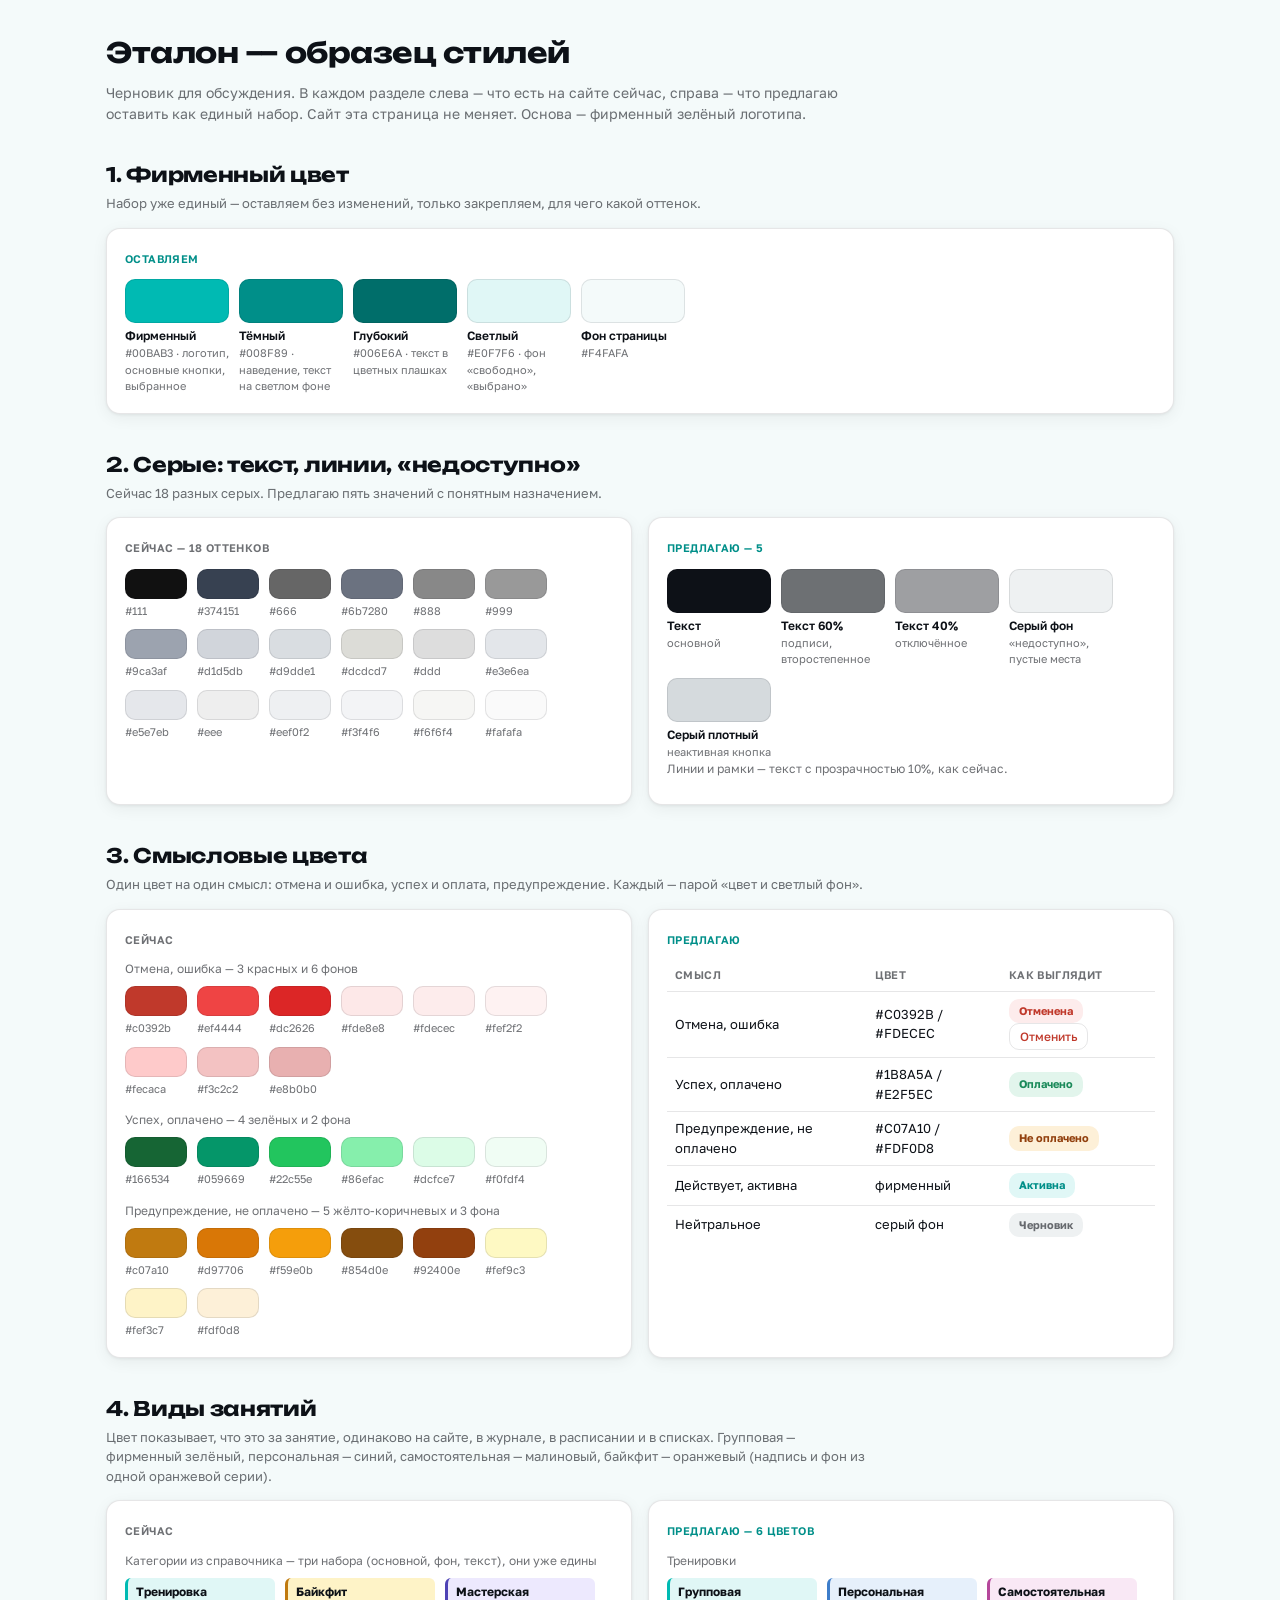
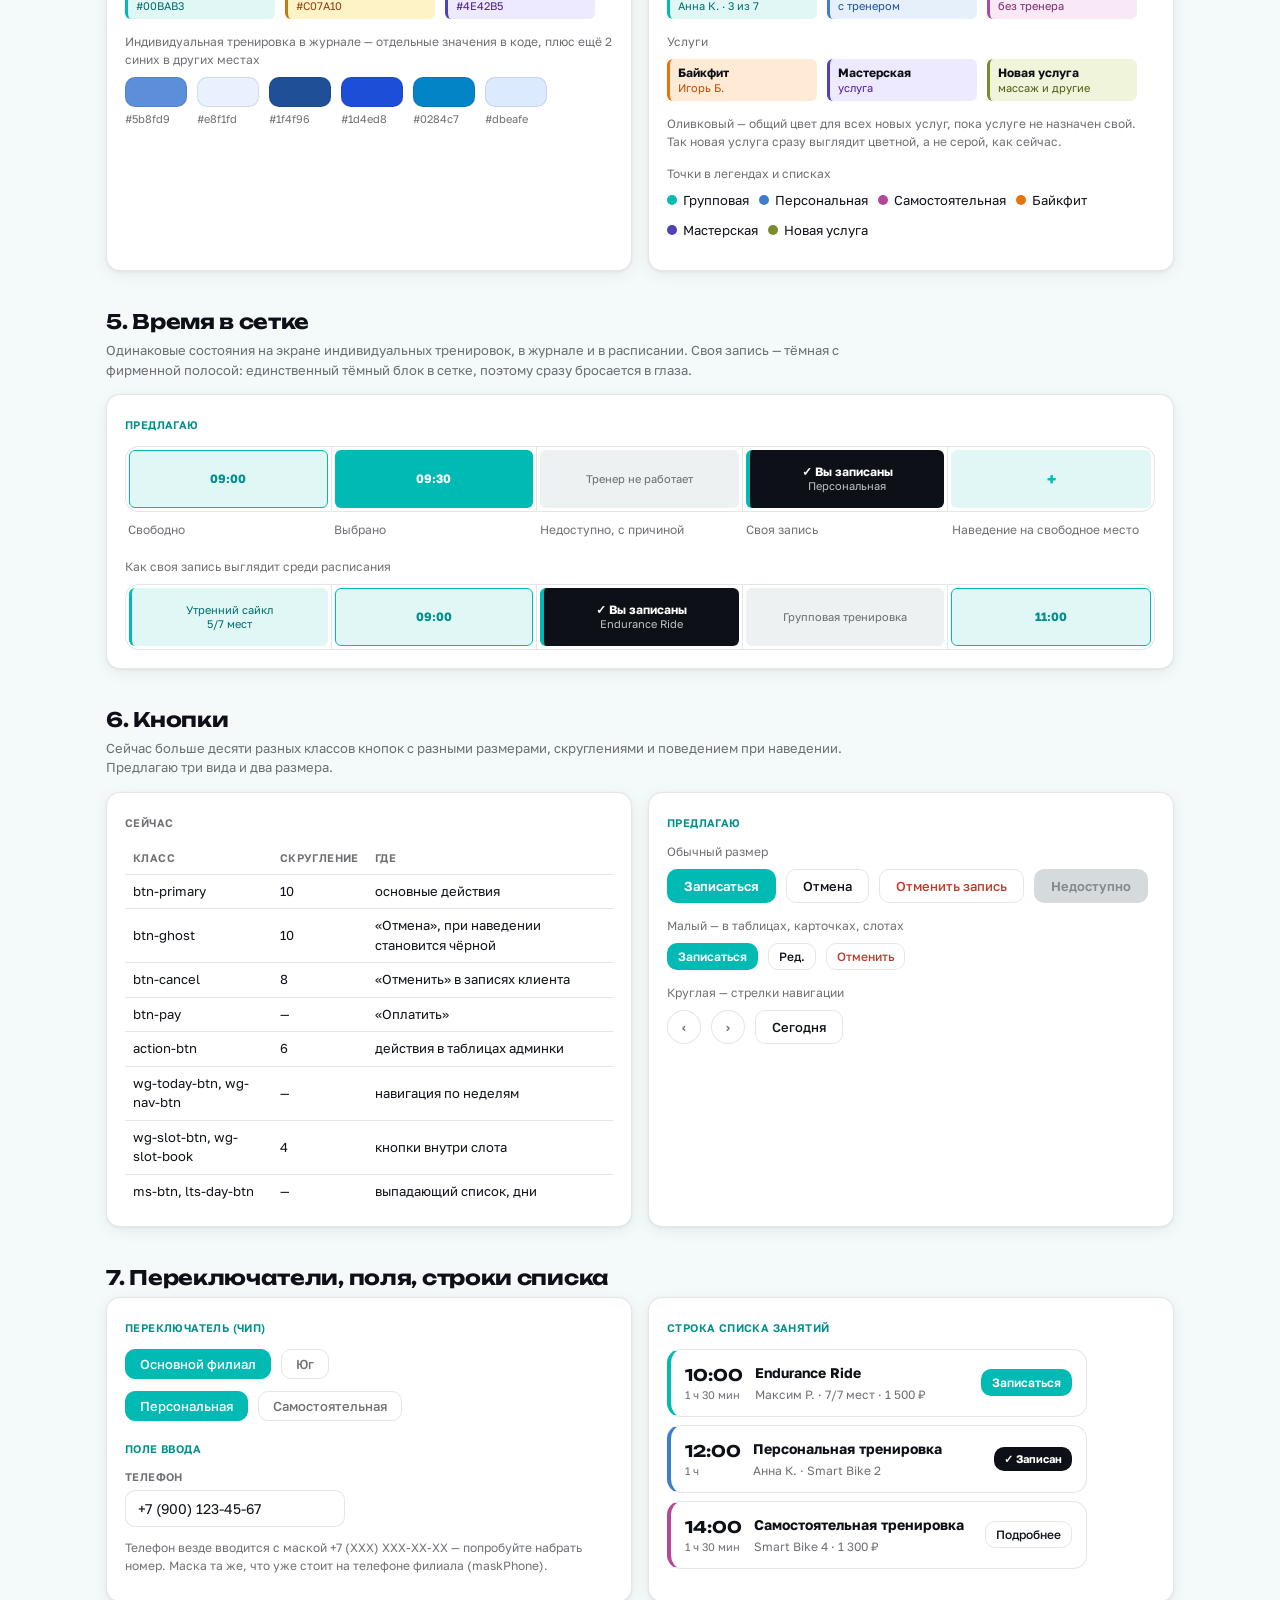
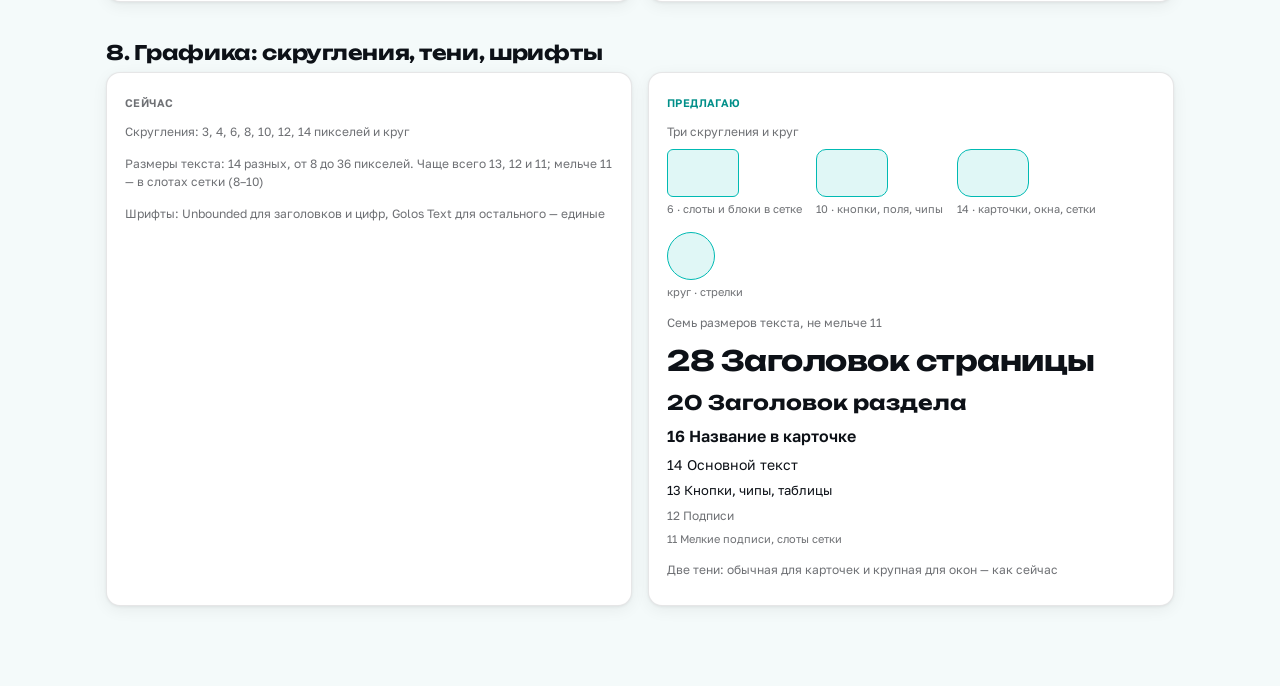
==== styleguide.html @ 2bb5c69c "14. [Унификация стилей]" ====
<!DOCTYPE html>
<html lang="ru">

<head>
  <meta charset="UTF-8">
  <meta name="viewport" content="width=device-width, initial-scale=1">
  <title>Эталон — образец стилей</title>
  <!-- Страница-образец для обсуждения единых стилей. На сайт не влияет: свои стили, ничего из css/ не подключает.
       Слева в каждом разделе — что есть сейчас (значения собраны из css/ и js/), справа — предложение. -->
  <link rel="preconnect" href="https://fonts.googleapis.com">
  <link rel="preconnect" href="https://fonts.gstatic.com" crossorigin>
  <link
    href="https://fonts.googleapis.com/css2?family=Unbounded:wght@300;400;600;700&family=Golos+Text:wght@400;500;600&display=swap"
    rel="stylesheet">
  <style>
    /* ══ ПРЕДЛАГАЕМЫЕ ПЕРЕМЕННЫЕ ══ */
    :root {
      /* Фирменный зелёный (цвет логотипа) и его оттенки — без изменений */
      --brand: #00BAB3;
      --brand-dark: #008F89;
      --brand-ink: #006E6A;
      --brand-bg: #E0F7F6;

      /* Текст и поверхности */
      --ink: #0d1117;
      --ink-60: rgba(13, 17, 23, .6);
      --ink-40: rgba(13, 17, 23, .4);
      --page: #F4FAFA;
      --card: #ffffff;
      --line: rgba(13, 17, 23, .1);
      --muted-bg: #EEF1F2;
      --muted-strong: #D5DADD;

      /* Смысловые цвета: основной / фон / текст на фоне */
      --danger: #C0392B;
      --danger-bg: #FDECEC;
      --success: #1B8A5A;
      --success-bg: #E2F5EC;
      --warning: #C07A10;
      --warning-bg: #FDF0D8;
      --warning-ink: #92400E;

      /* Виды занятий */
      --kind-group: #00BAB3;
      --kind-group-bg: #E0F7F6;
      --kind-group-ink: #006E6A;
      --kind-personal: #3D7DCA;
      --kind-personal-bg: #E6F0FB;
      --kind-personal-ink: #1F4F96;
      --kind-free: #B5479B;
      --kind-free-bg: #F9E8F5;
      --kind-free-ink: #7A2A67;
      --kind-bikefit: #E8730C;
      --kind-bikefit-bg: #FFEAD5;
      --kind-bikefit-ink: #B84E00;
      --kind-workshop: #4E42B5;
      --kind-workshop-bg: #EDE9FE;
      --kind-workshop-ink: #4C1D95;
      --kind-other: #7A8B2E;
      --kind-other-bg: #F0F4DA;
      --kind-other-ink: #4F5B14;

      /* Своя запись клиента — тёмная, чтобы не сливалась с расписанием */
      --mine: #0d1117;

      /* Графика */
      --r-sm: 6px;
      --r-md: 10px;
      --r-lg: 14px;
      --shadow: 0 1px 3px rgba(0, 0, 0, .06), 0 4px 16px rgba(0, 0, 0, .06);
      --shadow-lg: 0 8px 32px rgba(0, 0, 0, .12);
      --font-display: 'Unbounded', sans-serif;
      --font-body: 'Golos Text', sans-serif;
    }

    * { box-sizing: border-box; margin: 0; padding: 0; }
    body { font-family: var(--font-body); font-size: 14px; line-height: 1.5; color: var(--ink); background: var(--page); }
    .wrap { max-width: 1100px; margin: 0 auto; padding: 32px 16px 80px; }
    h1 { font-family: var(--font-display); font-size: 28px; font-weight: 700; letter-spacing: -.5px; }
    .lead { margin: 8px 0 28px; color: var(--ink-60); max-width: 760px; }
    section { margin-top: 36px; }
    h2 { font-family: var(--font-display); font-size: 20px; font-weight: 700; letter-spacing: -.3px; margin-bottom: 4px; }
    .note { color: var(--ink-60); font-size: 13px; margin-bottom: 14px; max-width: 760px; }
    .cols { display: grid; grid-template-columns: repeat(auto-fit, minmax(300px, 1fr)); gap: 16px; }
    .box { background: var(--card); border: 1px solid var(--line); border-radius: var(--r-lg); padding: 18px; box-shadow: var(--shadow); }
    .tag { display: inline-block; font-size: 11px; font-weight: 600; text-transform: uppercase; letter-spacing: .4px; color: var(--ink-60); margin-bottom: 12px; }
    .tag.new { color: var(--brand-dark); }
    .sw { display: flex; flex-wrap: wrap; gap: 10px; }
    .sw div { width: 104px; font-size: 11px; color: var(--ink-60); }
    .sw i { display: block; height: 44px; border-radius: var(--r-md); border: 1px solid var(--line); margin-bottom: 4px; }
    .sw b { display: block; font-size: 12px; font-weight: 600; color: var(--ink); }
    .sw.sm div { width: 62px; }
    .sw.sm i { height: 30px; }
    .row { display: flex; flex-wrap: wrap; gap: 10px; align-items: center; margin-bottom: 12px; }
    .cap { font-size: 12px; color: var(--ink-60); margin: 14px 0 8px; }
    .cap:first-of-type { margin-top: 0; }
    table { width: 100%; border-collapse: collapse; font-size: 13px; }
    td, th { text-align: left; padding: 7px 8px; border-top: 1px solid var(--line); vertical-align: middle; }
    th { font-size: 11px; font-weight: 600; text-transform: uppercase; letter-spacing: .4px; color: var(--ink-60); border-top: none; }

    /* ══ ОБРАЗЦЫ КОМПОНЕНТОВ (в предлагаемых стилях) ══ */
    .btn { font-family: var(--font-body); font-size: 13px; font-weight: 600; padding: 8px 16px; border-radius: var(--r-md); border: 1px solid transparent; cursor: pointer; transition: background .15s, color .15s, border-color .15s; }
    .btn-primary { background: var(--brand); color: #fff; }
    .btn-primary:hover { background: var(--brand-dark); }
    .btn-secondary { background: transparent; border-color: var(--line); color: var(--ink); font-weight: 500; }
    .btn-secondary:hover { border-color: var(--brand); color: var(--brand-dark); }
    .btn-danger { background: transparent; border-color: var(--line); color: var(--danger); font-weight: 500; }
    .btn-danger:hover { border-color: var(--danger); background: var(--danger-bg); }
    .btn:disabled { background: var(--muted-strong); color: var(--ink-40); border-color: transparent; cursor: not-allowed; }
    .btn-sm { font-size: 12px; padding: 5px 10px; }
    .btn-round { width: 34px; height: 34px; padding: 0; border-radius: 50%; background: #fff; border-color: var(--line); color: var(--ink-60); }
    .btn-round:hover { border-color: var(--brand); color: var(--brand); }

    .chip { font-family: var(--font-body); font-size: 13px; font-weight: 500; padding: 6px 14px; border-radius: var(--r-md); border: 1px solid var(--line); background: transparent; color: var(--ink-60); cursor: pointer; }
    .chip:hover { border-color: var(--brand); color: var(--brand-dark); }
    .chip.active { background: var(--brand); border-color: var(--brand); color: #fff; }

    .input { font-family: var(--font-body); font-size: 14px; padding: 9px 12px; border-radius: var(--r-md); border: 1px solid var(--line); background: #fff; color: var(--ink); width: 220px; }
    .input:focus { outline: none; border-color: var(--brand); box-shadow: 0 0 0 3px var(--brand-bg); }
    .label { display: block; font-size: 11px; font-weight: 600; text-transform: uppercase; letter-spacing: .4px; color: var(--ink-60); margin-bottom: 4px; }

    .badge { display: inline-block; font-size: 11px; font-weight: 700; padding: 4px 10px; border-radius: var(--r-md); }
    .badge-ok { background: var(--brand-bg); color: var(--brand-dark); }
    .badge-danger { background: var(--danger-bg); color: var(--danger); }
    .badge-success { background: var(--success-bg); color: var(--success); }
    .badge-warning { background: var(--warning-bg); color: var(--warning-ink); }
    .badge-muted { background: var(--muted-bg); color: var(--ink-60); }

    /* Вид занятия: один класс задаёт три цвета */
    .k-group { --k: var(--kind-group); --k-bg: var(--kind-group-bg); --k-ink: var(--kind-group-ink); }
    .k-personal { --k: var(--kind-personal); --k-bg: var(--kind-personal-bg); --k-ink: var(--kind-personal-ink); }
    .k-free { --k: var(--kind-free); --k-bg: var(--kind-free-bg); --k-ink: var(--kind-free-ink); }
    .k-bikefit { --k: var(--kind-bikefit); --k-bg: var(--kind-bikefit-bg); --k-ink: var(--kind-bikefit-ink); }
    .k-workshop { --k: var(--kind-workshop); --k-bg: var(--kind-workshop-bg); --k-ink: var(--kind-workshop-ink); }
    .k-other { --k: var(--kind-other); --k-bg: var(--kind-other-bg); --k-ink: var(--kind-other-ink); }
    .slot { width: 150px; padding: 6px 8px; border-radius: var(--r-sm); border-left: 3px solid var(--k); background: var(--k-bg); color: var(--k-ink); font-size: 11px; line-height: 1.3; }
    .slot b { display: block; font-size: 12px; color: var(--ink); }
    .dot { display: inline-block; width: 10px; height: 10px; border-radius: 50%; background: var(--k); margin-right: 6px; }

    /* Время в сетке */
    .grid { display: grid; grid-template-columns: repeat(5, 1fr); gap: 0; border: 1px solid var(--line); border-radius: var(--r-lg); overflow: hidden; background: #fff; }
    .grid > div { height: 64px; border-right: 1px solid var(--line); padding: 3px; display: flex; align-items: stretch; }
    .grid > div:last-child { border-right: none; }
    .t { flex: 1; display: flex; align-items: center; justify-content: center; text-align: center; border-radius: var(--r-sm); font-size: 11px; line-height: 1.25; }
    .t-free { background: var(--brand-bg); border: 1px solid var(--brand); color: var(--brand-dark); font-weight: 700; font-size: 12px; }
    .t-sel { background: var(--brand); color: #fff; font-weight: 700; font-size: 12px; }
    .t-off { background: var(--muted-bg); color: var(--ink-60); }
    .t-mine { background: var(--mine); border-left: 4px solid var(--brand); color: #fff; font-weight: 700; font-size: 12px; }
    .t-mine small { display: block; font-size: 11px; font-weight: 400; opacity: .75; }
    .t-group { background: var(--kind-group-bg); border-left: 3px solid var(--kind-group); color: var(--kind-group-ink); }
    .badge-mine { background: var(--mine); color: #fff; }
    .t-plus { background: var(--brand-bg); color: var(--brand); font-size: 16px; font-weight: 700; }

    .listrow { display: flex; align-items: center; gap: 12px; padding: 12px 14px; background: #fff; border: 1px solid var(--line); border-left: 4px solid var(--k); border-radius: var(--r-lg); max-width: 420px; }
    .listrow .time { font-family: var(--font-display); font-size: 16px; font-weight: 700; }
    .listrow .time span { display: block; font-family: var(--font-body); font-size: 11px; font-weight: 400; color: var(--ink-60); }
    .listrow .info { flex: 1; }
    .listrow .info b { display: block; font-size: 14px; }
    .listrow .info span { font-size: 12px; color: var(--ink-60); }

    .rad { display: flex; gap: 14px; align-items: flex-end; flex-wrap: wrap; }
    .rad div { text-align: center; font-size: 11px; color: var(--ink-60); }
    .rad i { display: block; width: 72px; height: 48px; background: var(--brand-bg); border: 1px solid var(--brand); margin-bottom: 4px; }
    .type p { margin-bottom: 6px; }
  </style>
</head>

<body>
  <div class="wrap">
    <h1>Эталон — образец стилей</h1>
    <p class="lead">Черновик для обсуждения. В каждом разделе слева — что есть на сайте сейчас, справа — что
      предлагаю оставить как единый набор. Сайт эта страница не меняет. Основа — фирменный зелёный логотипа.</p>

    <section>
      <h2>1. Фирменный цвет</h2>
      <p class="note">Набор уже единый — оставляем без изменений, только закрепляем, для чего какой оттенок.</p>
      <div class="box">
        <span class="tag new">Оставляем</span>
        <div class="sw">
          <div><i style="background:#00BAB3"></i><b>Фирменный</b>#00BAB3 · логотип, основные кнопки, выбранное</div>
          <div><i style="background:#008F89"></i><b>Тёмный</b>#008F89 · наведение, текст на светлом фоне</div>
          <div><i style="background:#006E6A"></i><b>Глубокий</b>#006E6A · текст в цветных плашках</div>
          <div><i style="background:#E0F7F6"></i><b>Светлый</b>#E0F7F6 · фон «свободно», «выбрано»</div>
          <div><i style="background:#F4FAFA"></i><b>Фон страницы</b>#F4FAFA</div>
        </div>
      </div>
    </section>

    <section>
      <h2>2. Серые: текст, линии, «недоступно»</h2>
      <p class="note">Сейчас 18 разных серых. Предлагаю пять значений с понятным назначением.</p>
      <div class="cols">
        <div class="box">
          <span class="tag">Сейчас — 18 оттенков</span>
          <div class="sw sm">
            <div><i style="background:#111"></i>#111</div>
            <div><i style="background:#374151"></i>#374151</div>
            <div><i style="background:#666"></i>#666</div>
            <div><i style="background:#6b7280"></i>#6b7280</div>
            <div><i style="background:#888"></i>#888</div>
            <div><i style="background:#999"></i>#999</div>
            <div><i style="background:#9ca3af"></i>#9ca3af</div>
            <div><i style="background:#d1d5db"></i>#d1d5db</div>
            <div><i style="background:#d9dde1"></i>#d9dde1</div>
            <div><i style="background:#dcdcd7"></i>#dcdcd7</div>
            <div><i style="background:#ddd"></i>#ddd</div>
            <div><i style="background:#e3e6ea"></i>#e3e6ea</div>
            <div><i style="background:#e5e7eb"></i>#e5e7eb</div>
            <div><i style="background:#eee"></i>#eee</div>
            <div><i style="background:#eef0f2"></i>#eef0f2</div>
            <div><i style="background:#f3f4f6"></i>#f3f4f6</div>
            <div><i style="background:#f6f6f4"></i>#f6f6f4</div>
            <div><i style="background:#fafafa"></i>#fafafa</div>
          </div>
        </div>
        <div class="box">
          <span class="tag new">Предлагаю — 5</span>
          <div class="sw">
            <div><i style="background:#0d1117"></i><b>Текст</b>основной</div>
            <div><i style="background:rgba(13,17,23,.6)"></i><b>Текст 60%</b>подписи, второстепенное</div>
            <div><i style="background:rgba(13,17,23,.4)"></i><b>Текст 40%</b>отключённое</div>
            <div><i style="background:#EEF1F2"></i><b>Серый фон</b>«недоступно», пустые места</div>
            <div><i style="background:#D5DADD"></i><b>Серый плотный</b>неактивная кнопка</div>
          </div>
          <p class="cap">Линии и рамки — текст с прозрачностью 10%, как сейчас.</p>
        </div>
      </div>
    </section>

    <section>
      <h2>3. Смысловые цвета</h2>
      <p class="note">Один цвет на один смысл: отмена и ошибка, успех и оплата, предупреждение. Каждый — парой «цвет и
        светлый фон».</p>
      <div class="cols">
        <div class="box">
          <span class="tag">Сейчас</span>
          <p class="cap">Отмена, ошибка — 3 красных и 6 фонов</p>
          <div class="sw sm">
            <div><i style="background:#c0392b"></i>#c0392b</div>
            <div><i style="background:#ef4444"></i>#ef4444</div>
            <div><i style="background:#dc2626"></i>#dc2626</div>
            <div><i style="background:#fde8e8"></i>#fde8e8</div>
            <div><i style="background:#fdecec"></i>#fdecec</div>
            <div><i style="background:#fef2f2"></i>#fef2f2</div>
            <div><i style="background:#fecaca"></i>#fecaca</div>
            <div><i style="background:#f3c2c2"></i>#f3c2c2</div>
            <div><i style="background:#e8b0b0"></i>#e8b0b0</div>
          </div>
          <p class="cap">Успех, оплачено — 4 зелёных и 2 фона</p>
          <div class="sw sm">
            <div><i style="background:#166534"></i>#166534</div>
            <div><i style="background:#059669"></i>#059669</div>
            <div><i style="background:#22c55e"></i>#22c55e</div>
            <div><i style="background:#86efac"></i>#86efac</div>
            <div><i style="background:#dcfce7"></i>#dcfce7</div>
            <div><i style="background:#f0fdf4"></i>#f0fdf4</div>
          </div>
          <p class="cap">Предупреждение, не оплачено — 5 жёлто-коричневых и 3 фона</p>
          <div class="sw sm">
            <div><i style="background:#c07a10"></i>#c07a10</div>
            <div><i style="background:#d97706"></i>#d97706</div>
            <div><i style="background:#f59e0b"></i>#f59e0b</div>
            <div><i style="background:#854d0e"></i>#854d0e</div>
            <div><i style="background:#92400e"></i>#92400e</div>
            <div><i style="background:#fef9c3"></i>#fef9c3</div>
            <div><i style="background:#fef3c7"></i>#fef3c7</div>
            <div><i style="background:#fdf0d8"></i>#fdf0d8</div>
          </div>
        </div>
        <div class="box">
          <span class="tag new">Предлагаю</span>
          <table>
            <tr><th>Смысл</th><th>Цвет</th><th>Как выглядит</th></tr>
            <tr><td>Отмена, ошибка</td><td>#C0392B / #FDECEC</td><td><span class="badge badge-danger">Отменена</span>
                <button class="btn btn-danger btn-sm">Отменить</button></td></tr>
            <tr><td>Успех, оплачено</td><td>#1B8A5A / #E2F5EC</td><td><span class="badge badge-success">Оплачено</span></td></tr>
            <tr><td>Предупреждение, не оплачено</td><td>#C07A10 / #FDF0D8</td><td><span class="badge badge-warning">Не оплачено</span></td></tr>
            <tr><td>Действует, активна</td><td>фирменный</td><td><span class="badge badge-ok">Активна</span></td></tr>
            <tr><td>Нейтральное</td><td>серый фон</td><td><span class="badge badge-muted">Черновик</span></td></tr>
          </table>
        </div>
      </div>
    </section>

    <section>
      <h2>4. Виды занятий</h2>
      <p class="note">Цвет показывает, что это за занятие, одинаково на сайте, в журнале, в расписании и в списках.
        Групповая — фирменный зелёный, персональная — синий, самостоятельная — малиновый, байкфит — оранжевый
        (надпись и фон из одной оранжевой серии).</p>
      <div class="cols">
        <div class="box">
          <span class="tag">Сейчас</span>
          <p class="cap">Категории из справочника — три набора (основной, фон, текст), они уже едины</p>
          <div class="row">
            <div class="slot k-group"><b>Тренировка</b>#00BAB3</div>
            <div class="slot" style="--k:#C07A10;--k-bg:#FEF3C7;--k-ink:#92400E"><b>Байкфит</b>#C07A10</div>
            <div class="slot k-workshop"><b>Мастерская</b>#4E42B5</div>
          </div>
          <p class="cap">Индивидуальная тренировка в журнале — отдельные значения в коде, плюс ещё 2 синих в других
            местах</p>
          <div class="sw sm">
            <div><i style="background:#5b8fd9"></i>#5b8fd9</div>
            <div><i style="background:#e8f1fd"></i>#e8f1fd</div>
            <div><i style="background:#1f4f96"></i>#1f4f96</div>
            <div><i style="background:#1d4ed8"></i>#1d4ed8</div>
            <div><i style="background:#0284c7"></i>#0284c7</div>
            <div><i style="background:#dbeafe"></i>#dbeafe</div>
          </div>
        </div>
        <div class="box">
          <span class="tag new">Предлагаю — 6 цветов</span>
          <p class="cap">Тренировки</p>
          <div class="row">
            <div class="slot k-group"><b>Групповая</b>Анна К. · 3 из 7</div>
            <div class="slot k-personal"><b>Персональная</b>с тренером</div>
            <div class="slot k-free"><b>Самостоятельная</b>без тренера</div>
          </div>
          <p class="cap">Услуги</p>
          <div class="row">
            <div class="slot k-bikefit"><b>Байкфит</b>Игорь Б.</div>
            <div class="slot k-workshop"><b>Мастерская</b>услуга</div>
            <div class="slot k-other"><b>Новая услуга</b>массаж и другие</div>
          </div>
          <p class="cap">Оливковый — общий цвет для всех новых услуг, пока услуге не назначен свой. Так новая услуга
            сразу выглядит цветной, а не серой, как сейчас.</p>
          <p class="cap">Точки в легендах и списках</p>
          <div class="row" style="font-size:13px">
            <span class="k-group"><i class="dot"></i>Групповая</span>
            <span class="k-personal"><i class="dot"></i>Персональная</span>
            <span class="k-free"><i class="dot"></i>Самостоятельная</span>
            <span class="k-bikefit"><i class="dot"></i>Байкфит</span>
            <span class="k-workshop"><i class="dot"></i>Мастерская</span>
            <span class="k-other"><i class="dot"></i>Новая услуга</span>
          </div>
        </div>
      </div>
    </section>

    <section>
      <h2>5. Время в сетке</h2>
      <p class="note">Одинаковые состояния на экране индивидуальных тренировок, в журнале и в расписании.
        Своя запись — тёмная с фирменной полосой: единственный тёмный блок в сетке, поэтому сразу бросается в глаза.</p>
      <div class="box">
        <span class="tag new">Предлагаю</span>
        <div class="grid">
          <div><div class="t t-free">09:00</div></div>
          <div><div class="t t-sel">09:30</div></div>
          <div><div class="t t-off">Тренер не работает</div></div>
          <div><div class="t t-mine"><span>✓ Вы записаны<small>Персональная</small></span></div></div>
          <div><div class="t t-plus">+</div></div>
        </div>
        <div class="grid" style="border:none;background:none;margin-top:6px;font-size:12px;color:var(--ink-60)">
          <div style="height:auto;border:none">Свободно</div>
          <div style="height:auto;border:none">Выбрано</div>
          <div style="height:auto;border:none">Недоступно, с причиной</div>
          <div style="height:auto;border:none">Своя запись</div>
          <div style="height:auto;border:none">Наведение на свободное место</div>
        </div>
        <p class="cap" style="margin-top:16px">Как своя запись выглядит среди расписания</p>
        <div class="grid">
          <div><div class="t t-group">Утренний сайкл<br>5/7 мест</div></div>
          <div><div class="t t-free">09:00</div></div>
          <div><div class="t t-mine"><span>✓ Вы записаны<small>Endurance Ride</small></span></div></div>
          <div><div class="t t-off">Групповая тренировка</div></div>
          <div><div class="t t-free">11:00</div></div>
        </div>
      </div>
    </section>

    <section>
      <h2>6. Кнопки</h2>
      <p class="note">Сейчас больше десяти разных классов кнопок с разными размерами, скруглениями и поведением при наведении.
        Предлагаю три вида и два размера.</p>
      <div class="cols">
        <div class="box">
          <span class="tag">Сейчас</span>
          <table>
            <tr><th>Класс</th><th>Скругление</th><th>Где</th></tr>
            <tr><td>btn-primary</td><td>10</td><td>основные действия</td></tr>
            <tr><td>btn-ghost</td><td>10</td><td>«Отмена», при наведении становится чёрной</td></tr>
            <tr><td>btn-cancel</td><td>8</td><td>«Отменить» в записях клиента</td></tr>
            <tr><td>btn-pay</td><td>—</td><td>«Оплатить»</td></tr>
            <tr><td>action-btn</td><td>6</td><td>действия в таблицах админки</td></tr>
            <tr><td>wg-today-btn, wg-nav-btn</td><td>—</td><td>навигация по неделям</td></tr>
            <tr><td>wg-slot-btn, wg-slot-book</td><td>4</td><td>кнопки внутри слота</td></tr>
            <tr><td>ms-btn, lts-day-btn</td><td>—</td><td>выпадающий список, дни</td></tr>
          </table>
        </div>
        <div class="box">
          <span class="tag new">Предлагаю</span>
          <p class="cap">Обычный размер</p>
          <div class="row">
            <button class="btn btn-primary">Записаться</button>
            <button class="btn btn-secondary">Отмена</button>
            <button class="btn btn-danger">Отменить запись</button>
            <button class="btn btn-primary" disabled>Недоступно</button>
          </div>
          <p class="cap">Малый — в таблицах, карточках, слотах</p>
          <div class="row">
            <button class="btn btn-primary btn-sm">Записаться</button>
            <button class="btn btn-secondary btn-sm">Ред.</button>
            <button class="btn btn-danger btn-sm">Отменить</button>
          </div>
          <p class="cap">Круглая — стрелки навигации</p>
          <div class="row">
            <button class="btn btn-round">‹</button>
            <button class="btn btn-round">›</button>
            <button class="btn btn-secondary">Сегодня</button>
          </div>
        </div>
      </div>
    </section>

    <section>
      <h2>7. Переключатели, поля, строки списка</h2>
      <div class="cols">
        <div class="box">
          <span class="tag new">Переключатель (чип)</span>
          <div class="row">
            <button class="chip active">Основной филиал</button>
            <button class="chip">Юг</button>
          </div>
          <div class="row">
            <button class="chip active">Персональная</button>
            <button class="chip">Самостоятельная</button>
          </div>
          <span class="tag new" style="margin-top:8px">Поле ввода</span>
          <div class="row">
            <div><label class="label">Телефон</label><input class="input" id="sg-phone" type="tel" inputmode="tel" maxlength="18"
                value="+7 (900) 123-45-67" oninput="this.value=sgMaskPhone(this.value)"></div>
          </div>
          <p class="cap">Телефон везде вводится с маской +7 (XXX) XXX-XX-XX — попробуйте набрать номер. Маска та же,
            что уже стоит на телефоне филиала (maskPhone).</p>
        </div>
        <div class="box">
          <span class="tag new">Строка списка занятий</span>
          <div class="listrow k-group" style="margin-bottom:8px">
            <div class="time">10:00<span>1 ч 30 мин</span></div>
            <div class="info"><b>Endurance Ride</b><span>Максим Р. · 7/7 мест · 1 500 ₽</span></div>
            <button class="btn btn-primary btn-sm">Записаться</button>
          </div>
          <div class="listrow k-personal" style="margin-bottom:8px">
            <div class="time">12:00<span>1 ч</span></div>
            <div class="info"><b>Персональная тренировка</b><span>Анна К. · Smart Bike 2</span></div>
            <span class="badge badge-mine">✓ Записан</span>
          </div>
          <div class="listrow k-free">
            <div class="time">14:00<span>1 ч 30 мин</span></div>
            <div class="info"><b>Самостоятельная тренировка</b><span>Smart Bike 4 · 1 300 ₽</span></div>
            <button class="btn btn-secondary btn-sm">Подробнее</button>
          </div>
        </div>
      </div>
    </section>

    <section>
      <h2>8. Графика: скругления, тени, шрифты</h2>
      <div class="cols">
        <div class="box">
          <span class="tag">Сейчас</span>
          <p class="cap">Скругления: 3, 4, 6, 8, 10, 12, 14 пикселей и круг</p>
          <p class="cap">Размеры текста: 14 разных, от 8 до 36 пикселей. Чаще всего 13, 12 и 11; мельче 11 — в слотах
            сетки (8–10)</p>
          <p class="cap">Шрифты: Unbounded для заголовков и цифр, Golos Text для остального — единые</p>
        </div>
        <div class="box">
          <span class="tag new">Предлагаю</span>
          <p class="cap">Три скругления и круг</p>
          <div class="rad">
            <div><i style="border-radius:6px"></i>6 · слоты и блоки в сетке</div>
            <div><i style="border-radius:10px"></i>10 · кнопки, поля, чипы</div>
            <div><i style="border-radius:14px"></i>14 · карточки, окна, сетки</div>
            <div><i style="border-radius:50%;width:48px"></i>круг · стрелки</div>
          </div>
          <p class="cap">Семь размеров текста, не мельче 11</p>
          <div class="type">
            <p style="font-family:var(--font-display);font-size:28px;font-weight:700;letter-spacing:-.5px">28 Заголовок страницы</p>
            <p style="font-family:var(--font-display);font-size:20px;font-weight:700">20 Заголовок раздела</p>
            <p style="font-size:16px;font-weight:600">16 Название в карточке</p>
            <p style="font-size:14px">14 Основной текст</p>
            <p style="font-size:13px">13 Кнопки, чипы, таблицы</p>
            <p style="font-size:12px;color:var(--ink-60)">12 Подписи</p>
            <p style="font-size:11px;color:var(--ink-60)">11 Мелкие подписи, слоты сетки</p>
          </div>
          <p class="cap">Две тени: обычная для карточек и крупная для окон — как сейчас</p>
        </div>
      </div>
    </section>
  </div>
  <script>
    // Та же маска, что maskPhone в js/admin/settings.js: +7 (XXX) XXX-XX-XX
    function sgMaskPhone(v) {
      let d = (v || '').replace(/\D/g, '');
      if (!d) return '';
      if (d[0] === '8') d = '7' + d.slice(1);
      if (d[0] !== '7') d = '7' + d;
      d = d.slice(0, 11);
      const rest = d.slice(1);
      let r = '+7';
      if (rest.length > 0) r += ' (' + rest.slice(0, 3);
      if (rest.length >= 3) r += ')';
      if (rest.length > 3) r += ' ' + rest.slice(3, 6);
      if (rest.length > 6) r += '-' + rest.slice(6, 8);
      if (rest.length > 8) r += '-' + rest.slice(8, 10);
      return r;
    }
  </script>
</body>

</html>
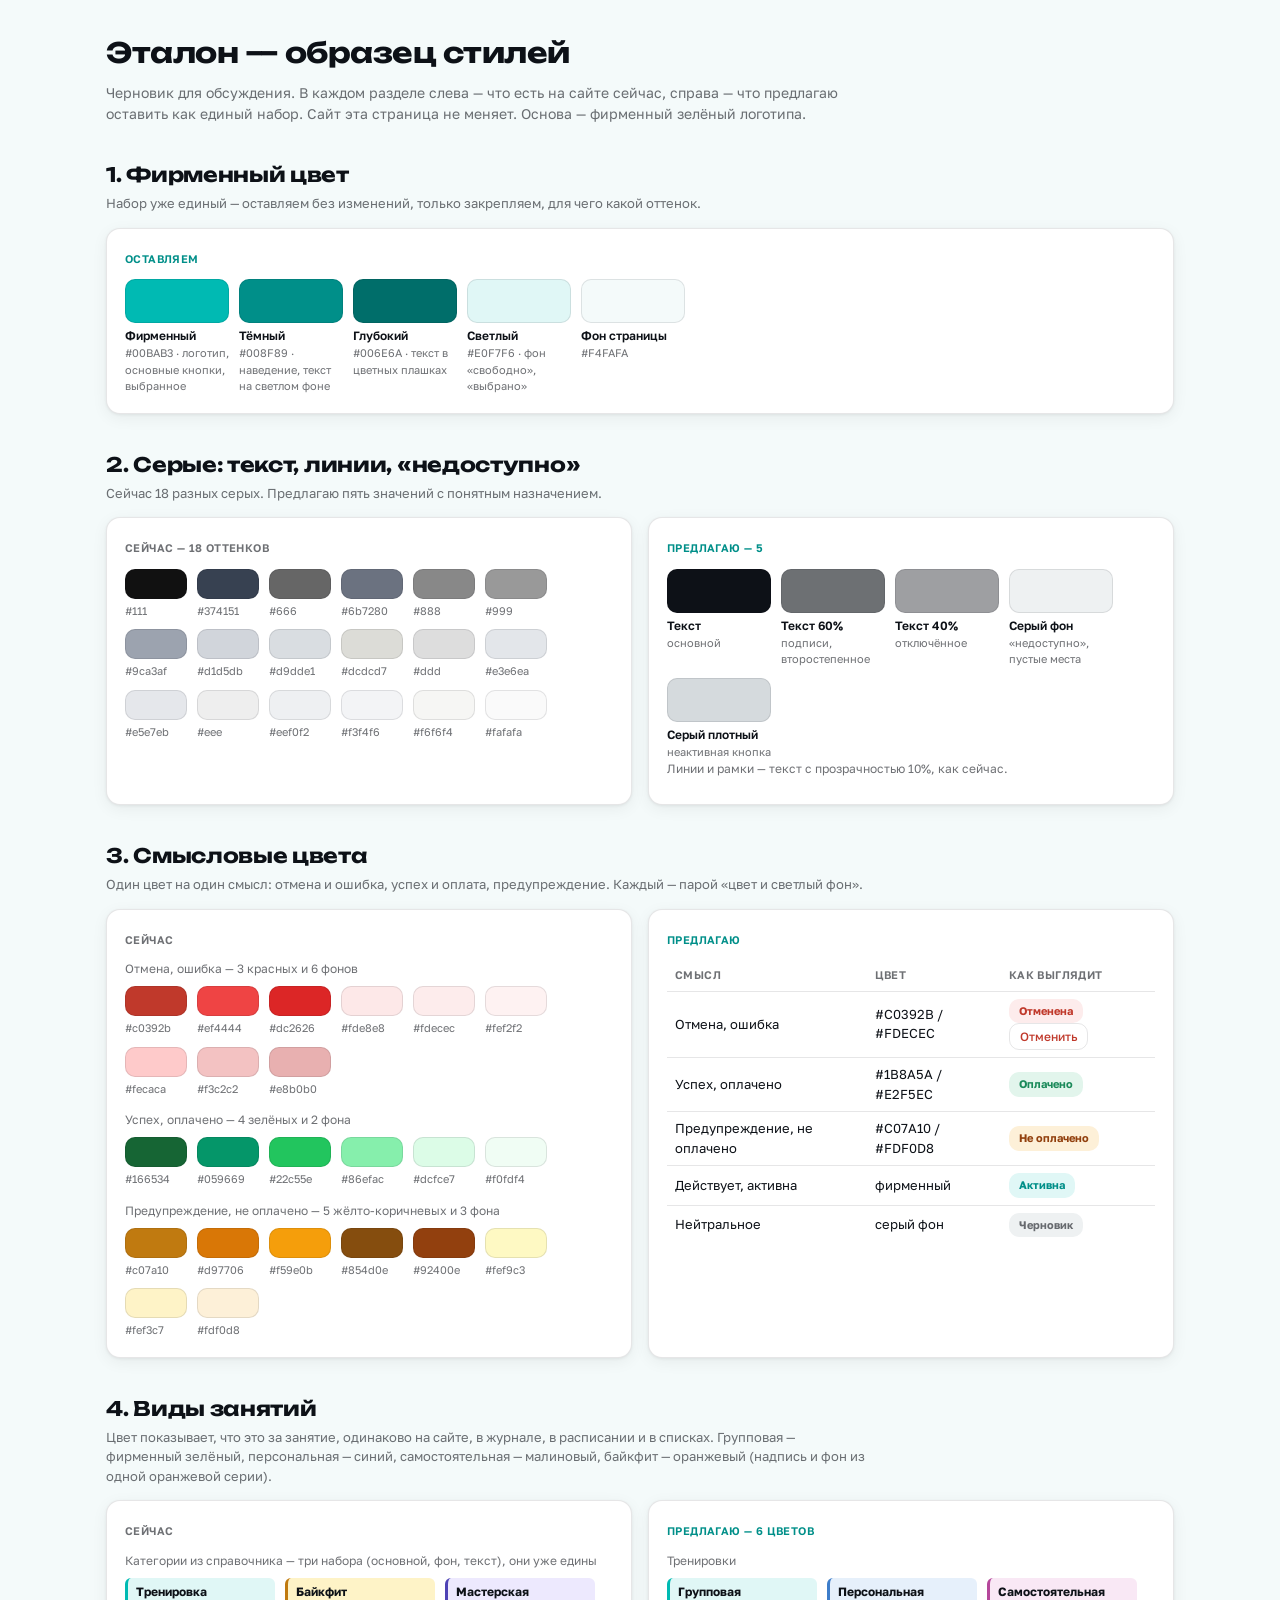
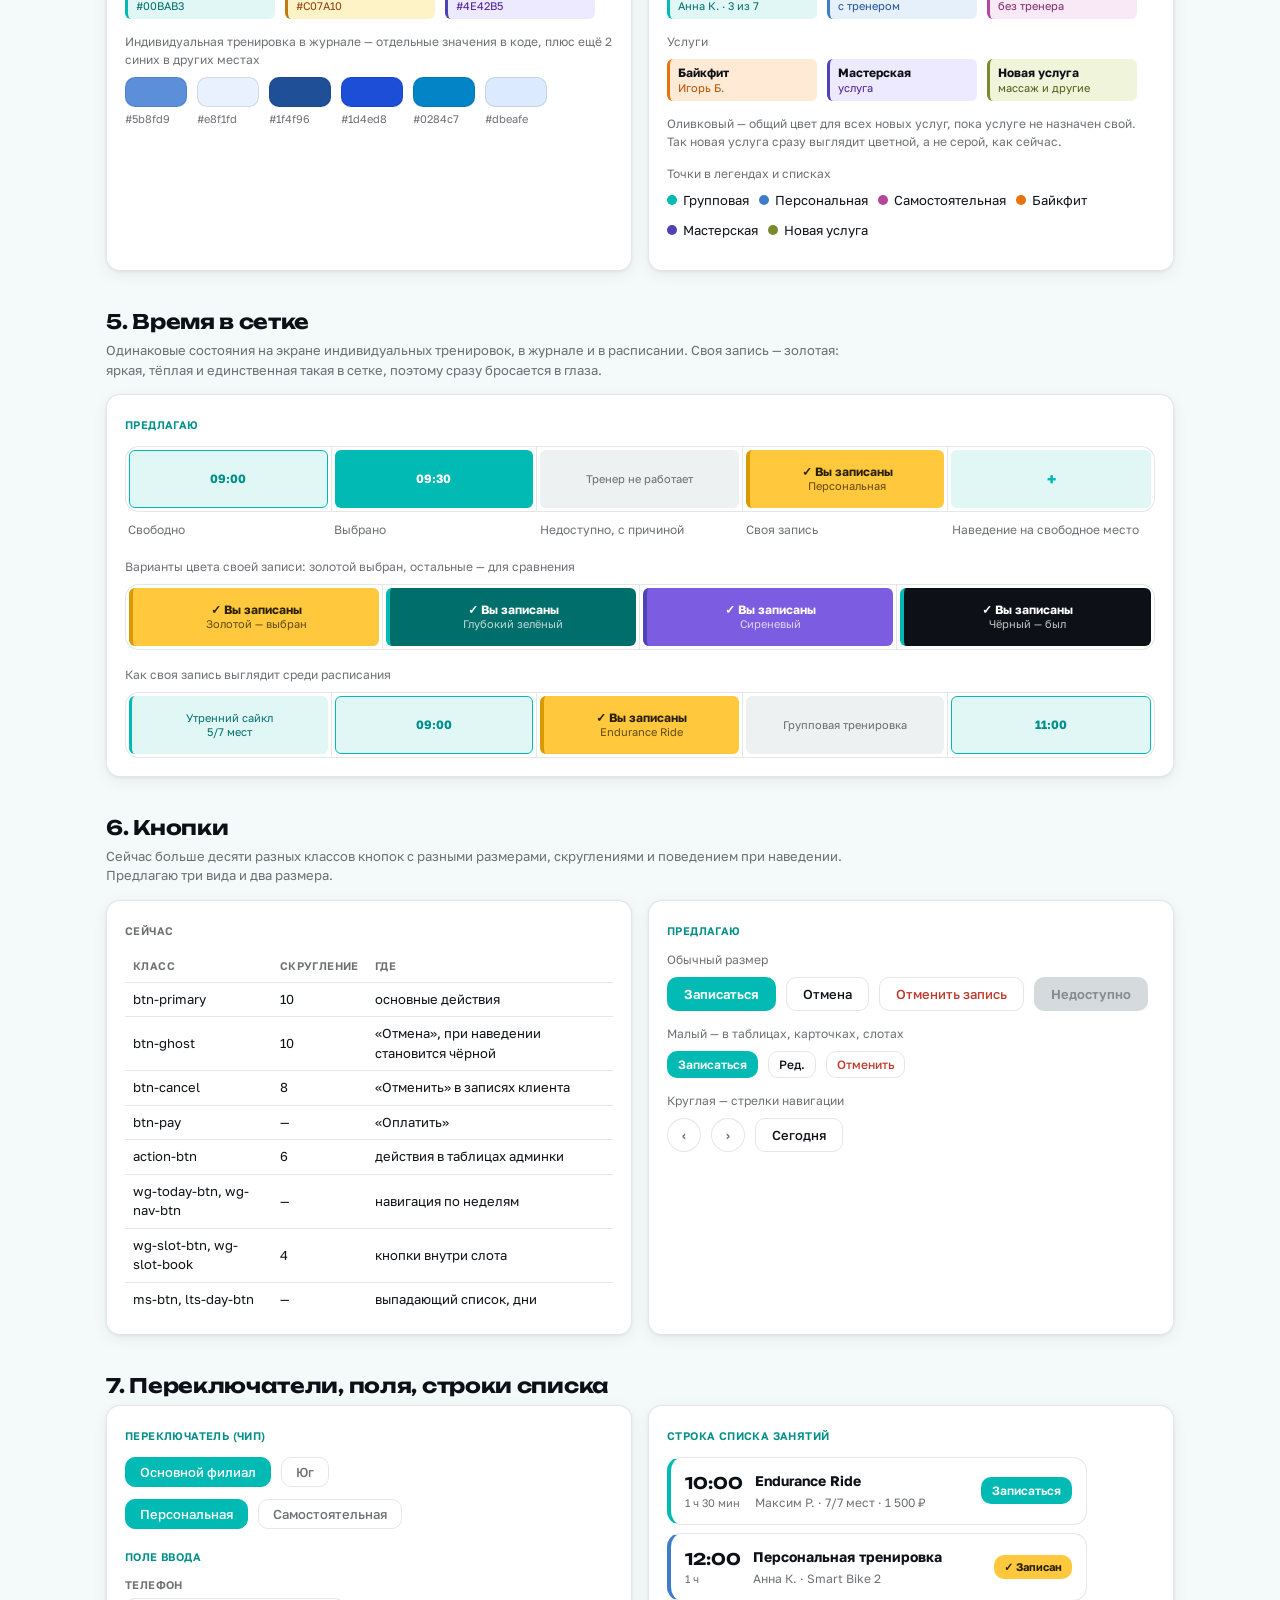
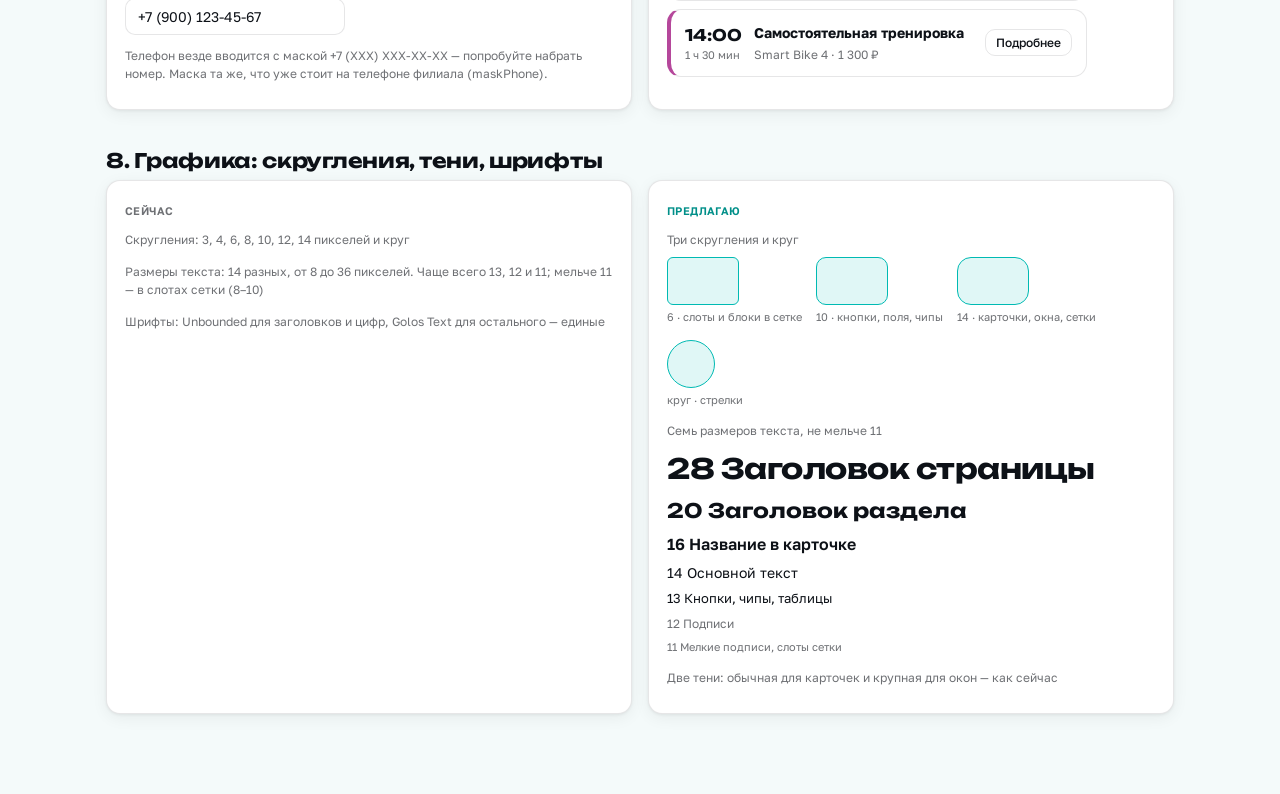
==== commit 90cd57e5: "14. [Feature] - унификация стилей" ====
--- a/styleguide.html
+++ b/styleguide.html
@@ -60,8 +60,10 @@
       --kind-other-bg: #F0F4DA;
       --kind-other-ink: #4F5B14;
 
-      /* Своя запись клиента — тёмная, чтобы не сливалась с расписанием */
-      --mine: #0d1117;
+      /* Своя запись клиента — золотая: фон, текст, полоса */
+      --mine: #FFC83D;
+      --mine-ink: #2B2100;
+      --mine-edge: #D99A00;
 
       /* Графика */
       --r-sm: 6px;
@@ -145,10 +147,13 @@
     .t-free { background: var(--brand-bg); border: 1px solid var(--brand); color: var(--brand-dark); font-weight: 700; font-size: 12px; }
     .t-sel { background: var(--brand); color: #fff; font-weight: 700; font-size: 12px; }
     .t-off { background: var(--muted-bg); color: var(--ink-60); }
-    .t-mine { background: var(--mine); border-left: 4px solid var(--brand); color: #fff; font-weight: 700; font-size: 12px; }
+    .t-mine { background: var(--mine); border-left: 4px solid var(--mine-edge); color: var(--mine-ink); font-weight: 700; font-size: 12px; }
+    .t-mine.v-deep { --mine: #006E6A; --mine-ink: #fff; --mine-edge: #00BAB3; }
+    .t-mine.v-violet { --mine: #7C5CE0; --mine-ink: #fff; --mine-edge: #4E42B5; }
+    .t-mine.v-dark { --mine: #0d1117; --mine-ink: #fff; --mine-edge: #00BAB3; }
     .t-mine small { display: block; font-size: 11px; font-weight: 400; opacity: .75; }
     .t-group { background: var(--kind-group-bg); border-left: 3px solid var(--kind-group); color: var(--kind-group-ink); }
-    .badge-mine { background: var(--mine); color: #fff; }
+    .badge-mine { background: var(--mine); color: var(--mine-ink); }
     .t-plus { background: var(--brand-bg); color: var(--brand); font-size: 16px; font-weight: 700; }
 
     .listrow { display: flex; align-items: center; gap: 12px; padding: 12px 14px; background: #fff; border: 1px solid var(--line); border-left: 4px solid var(--k); border-radius: var(--r-lg); max-width: 420px; }
@@ -339,7 +344,7 @@
     <section>
       <h2>5. Время в сетке</h2>
       <p class="note">Одинаковые состояния на экране индивидуальных тренировок, в журнале и в расписании.
-        Своя запись — тёмная с фирменной полосой: единственный тёмный блок в сетке, поэтому сразу бросается в глаза.</p>
+        Своя запись — золотая: яркая, тёплая и единственная такая в сетке, поэтому сразу бросается в глаза.</p>
       <div class="box">
         <span class="tag new">Предлагаю</span>
         <div class="grid">
@@ -355,6 +360,13 @@
           <div style="height:auto;border:none">Недоступно, с причиной</div>
           <div style="height:auto;border:none">Своя запись</div>
           <div style="height:auto;border:none">Наведение на свободное место</div>
+        </div>
+        <p class="cap" style="margin-top:16px">Варианты цвета своей записи: золотой выбран, остальные — для сравнения</p>
+        <div class="grid" style="grid-template-columns:repeat(4,1fr)">
+          <div><div class="t t-mine"><span>✓ Вы записаны<small>Золотой — выбран</small></span></div></div>
+          <div><div class="t t-mine v-deep"><span>✓ Вы записаны<small>Глубокий зелёный</small></span></div></div>
+          <div><div class="t t-mine v-violet"><span>✓ Вы записаны<small>Сиреневый</small></span></div></div>
+          <div><div class="t t-mine v-dark"><span>✓ Вы записаны<small>Чёрный — был</small></span></div></div>
         </div>
         <p class="cap" style="margin-top:16px">Как своя запись выглядит среди расписания</p>
         <div class="grid">
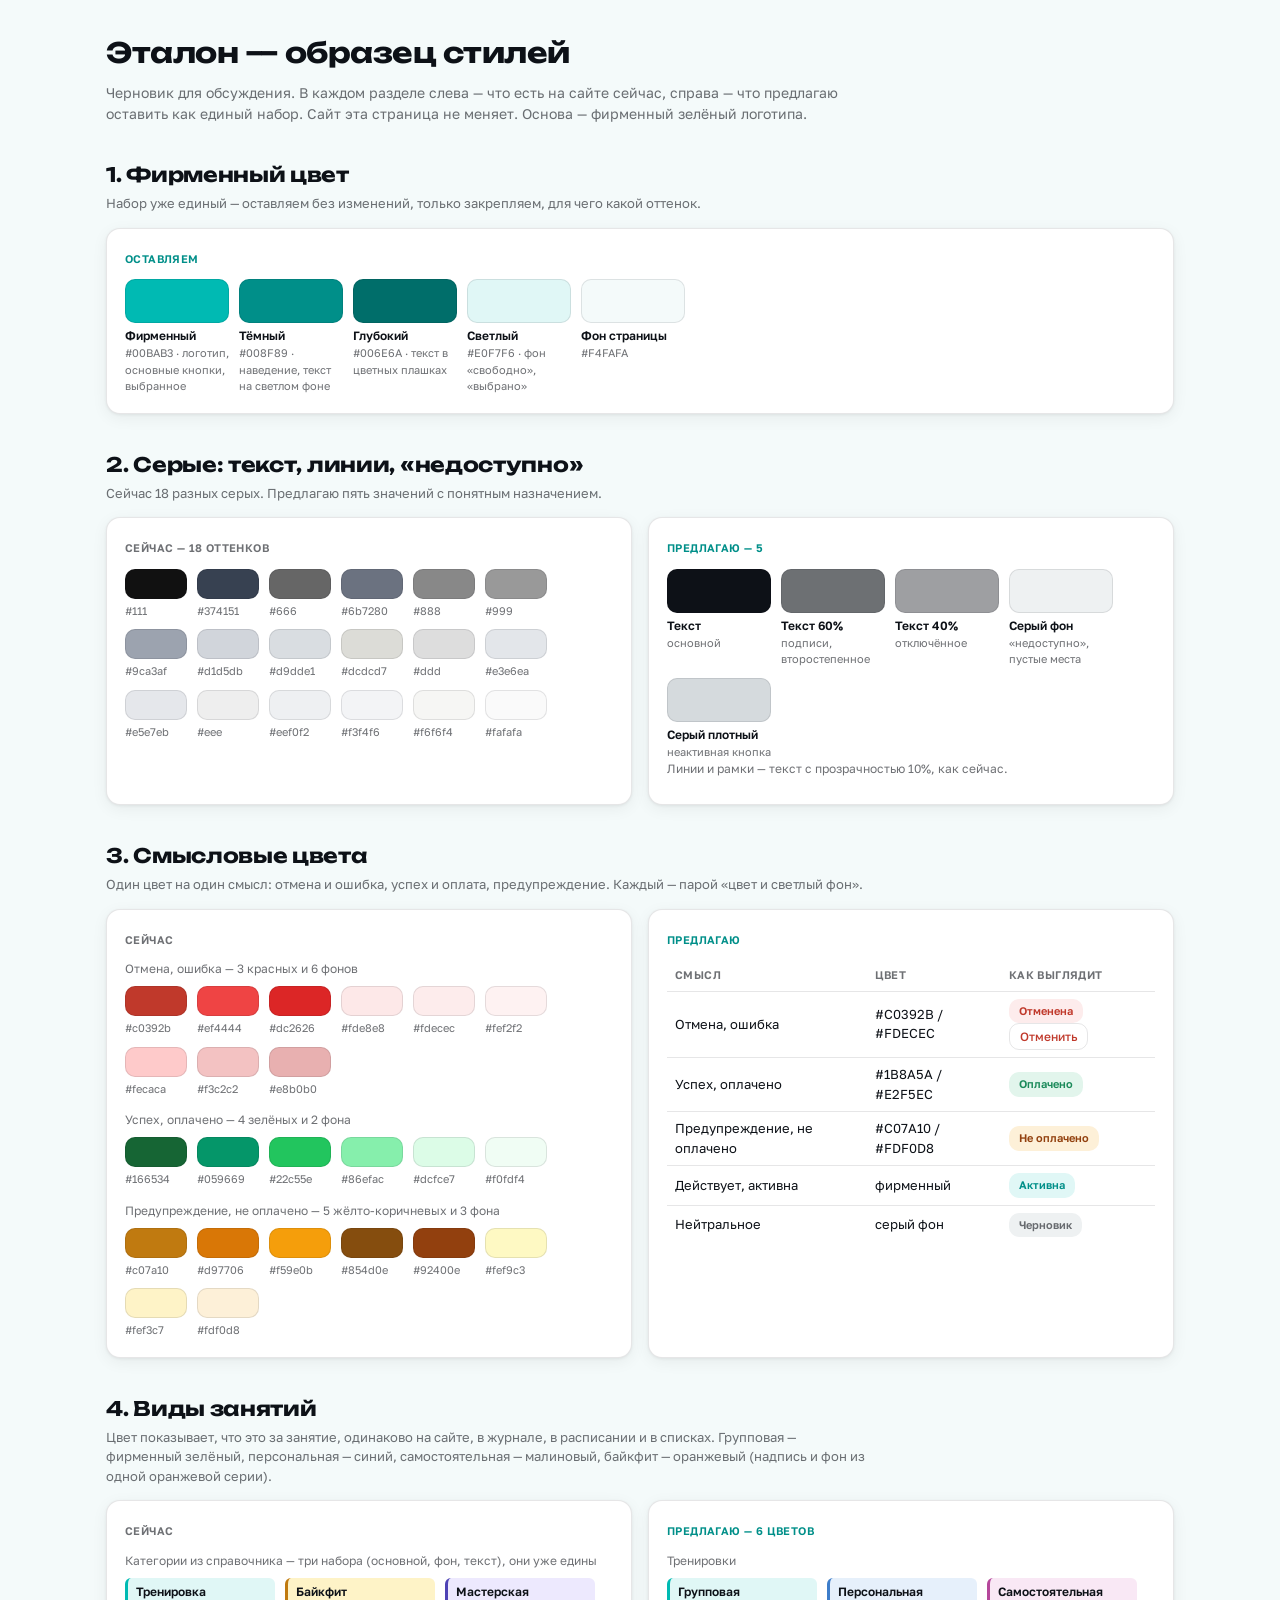
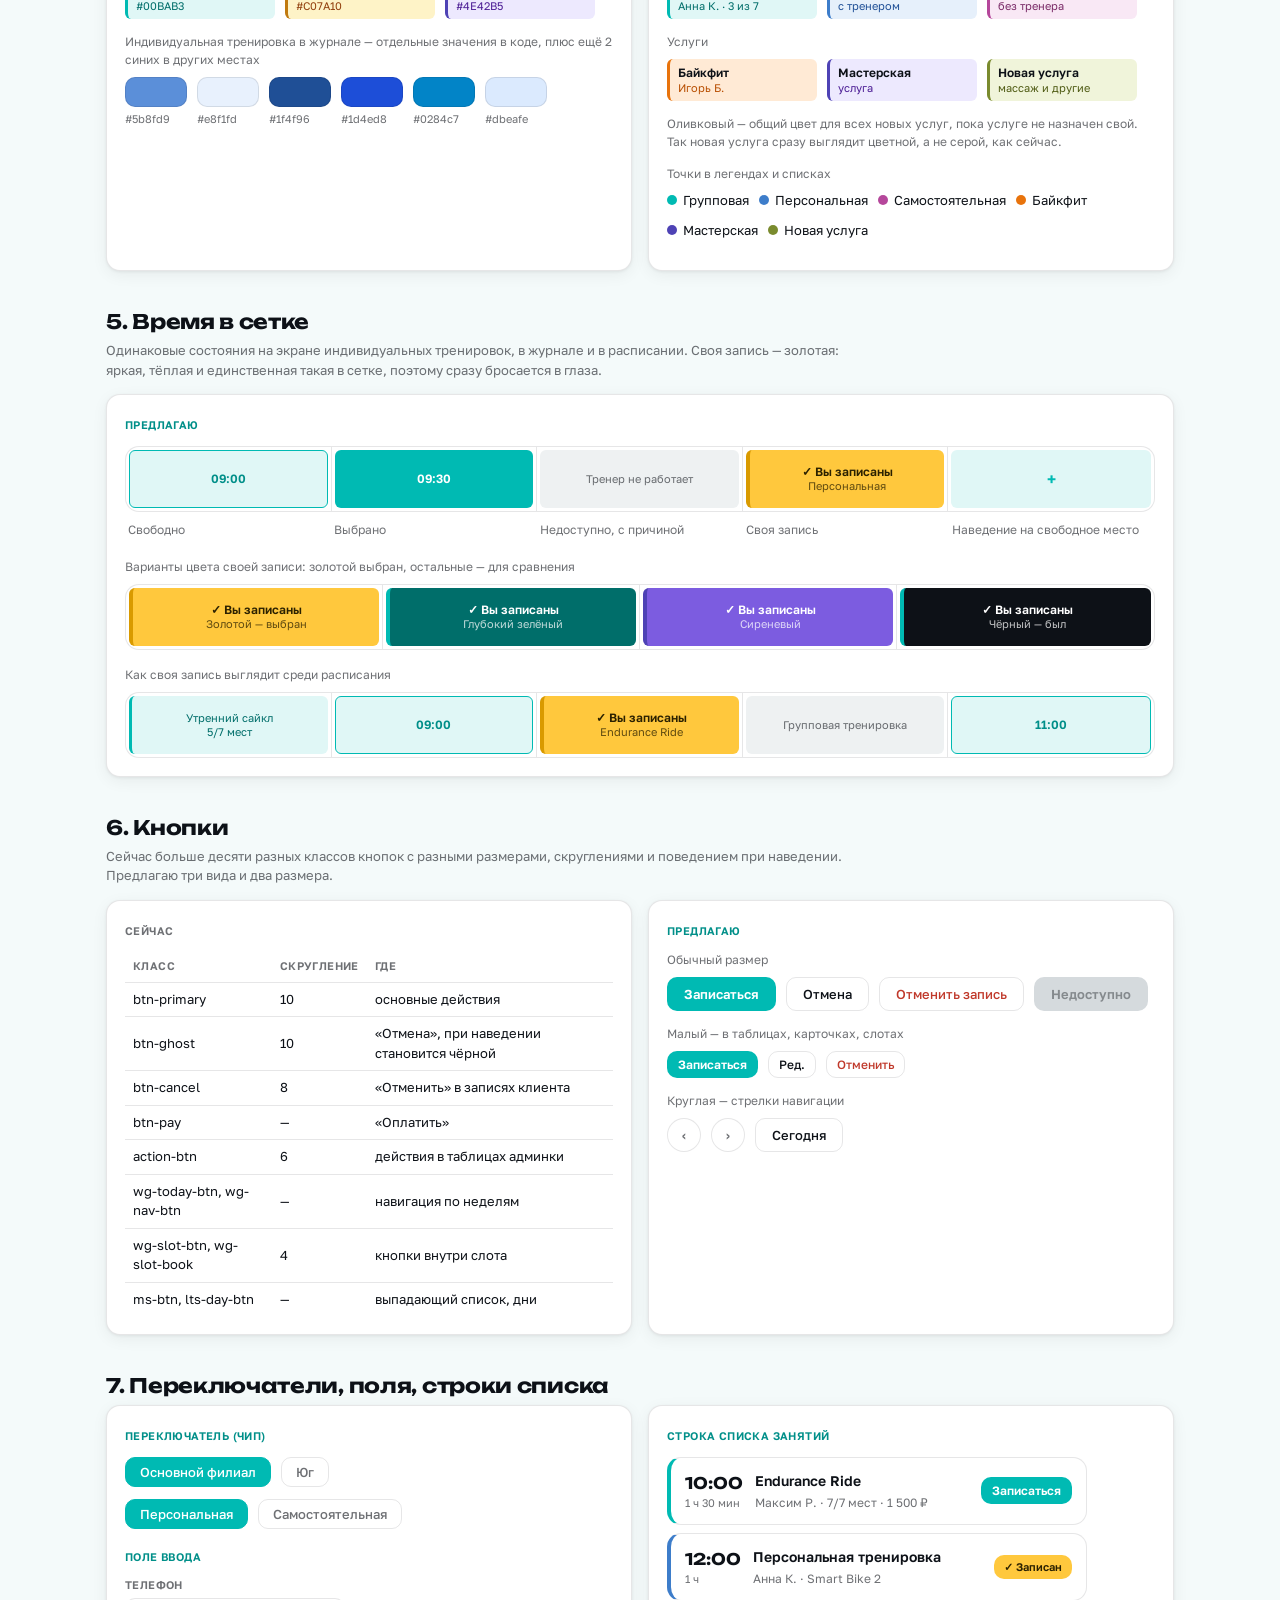
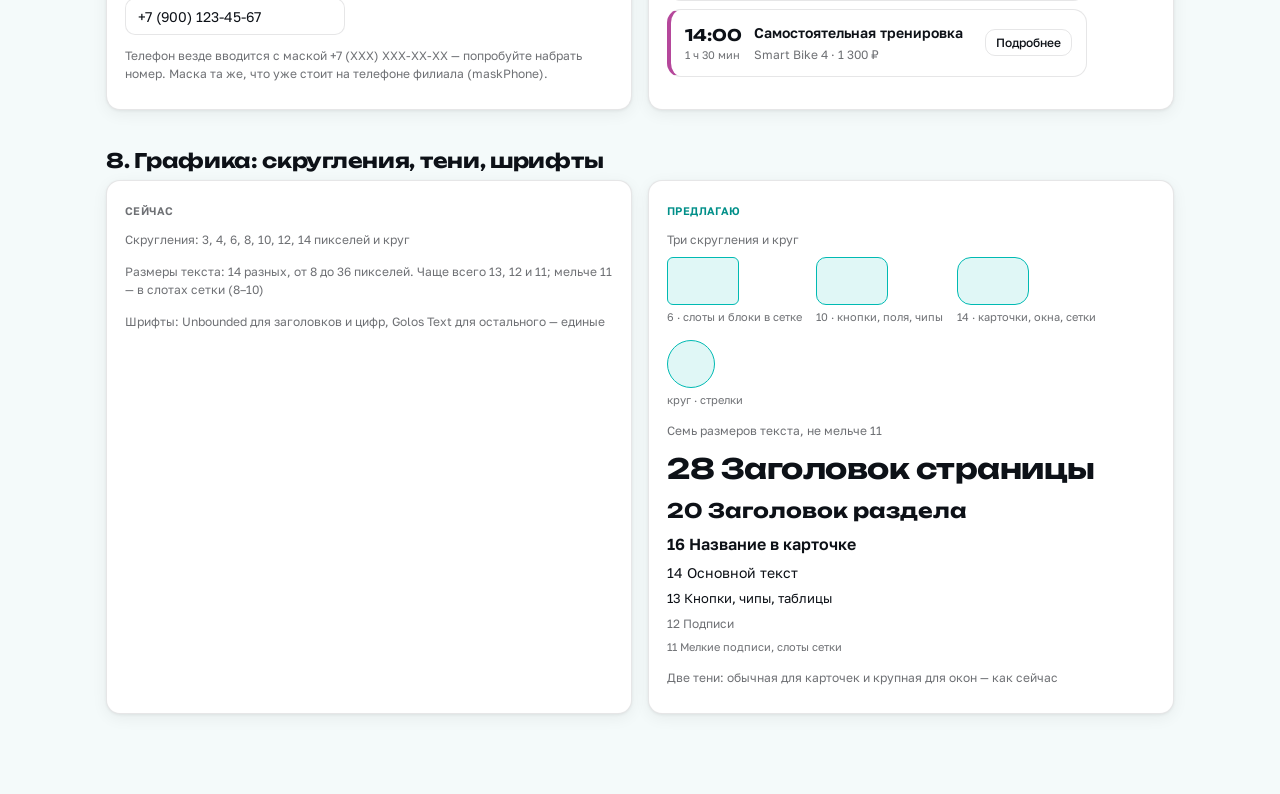
==== commit 7ffab6ca: "30. [Feature] - шрифты скачаны" ====
--- a/styleguide.html
+++ b/styleguide.html
@@ -7,11 +7,7 @@
   <title>Эталон — образец стилей</title>
   <!-- Страница-образец для обсуждения единых стилей. На сайт не влияет: свои стили, ничего из css/ не подключает.
        Слева в каждом разделе — что есть сейчас (значения собраны из css/ и js/), справа — предложение. -->
-  <link rel="preconnect" href="https://fonts.googleapis.com">
-  <link rel="preconnect" href="https://fonts.gstatic.com" crossorigin>
-  <link
-    href="https://fonts.googleapis.com/css2?family=Unbounded:wght@300;400;600;700&family=Golos+Text:wght@400;500;600&display=swap"
-    rel="stylesheet">
+  <link rel="stylesheet" href="css/fonts.css">
   <style>
     /* ══ ПРЕДЛАГАЕМЫЕ ПЕРЕМЕННЫЕ ══ */
     :root {
--- a/css/fonts.css
+++ b/css/fonts.css
@@ -0,0 +1,39 @@
+/* Шрифты лежат на своём сервере (assets/fonts/): страница не обращается к серверам Google.
+   Оба файла каждого шрифта — вариативные: один файл на весь диапазон насыщенности.
+   Unbounded — заголовки (--font-display), Golos Text — основной текст (--font-body); лицензия OFL. */
+
+@font-face {
+  font-family: 'Unbounded';
+  font-style: normal;
+  font-weight: 300 700;
+  font-display: swap;
+  src: url('../assets/fonts/unbounded-cyrillic.woff2') format('woff2');
+  unicode-range: U+0301, U+0400-045F, U+0490-0491, U+04B0-04B1, U+2116;
+}
+
+@font-face {
+  font-family: 'Unbounded';
+  font-style: normal;
+  font-weight: 300 700;
+  font-display: swap;
+  src: url('../assets/fonts/unbounded-latin.woff2') format('woff2');
+  unicode-range: U+0000-00FF, U+0131, U+0152-0153, U+02BB-02BC, U+02C6, U+02DA, U+02DC, U+0304, U+0308, U+0329, U+2000-206F, U+20AC, U+2122, U+2191, U+2193, U+2212, U+2215, U+FEFF, U+FFFD;
+}
+
+@font-face {
+  font-family: 'Golos Text';
+  font-style: normal;
+  font-weight: 400 600;
+  font-display: swap;
+  src: url('../assets/fonts/golos-text-cyrillic.woff2') format('woff2');
+  unicode-range: U+0301, U+0400-045F, U+0490-0491, U+04B0-04B1, U+2116;
+}
+
+@font-face {
+  font-family: 'Golos Text';
+  font-style: normal;
+  font-weight: 400 600;
+  font-display: swap;
+  src: url('../assets/fonts/golos-text-latin.woff2') format('woff2');
+  unicode-range: U+0000-00FF, U+0131, U+0152-0153, U+02BB-02BC, U+02C6, U+02DA, U+02DC, U+0304, U+0308, U+0329, U+2000-206F, U+20AC, U+2122, U+2191, U+2193, U+2212, U+2215, U+FEFF, U+FFFD;
+}
